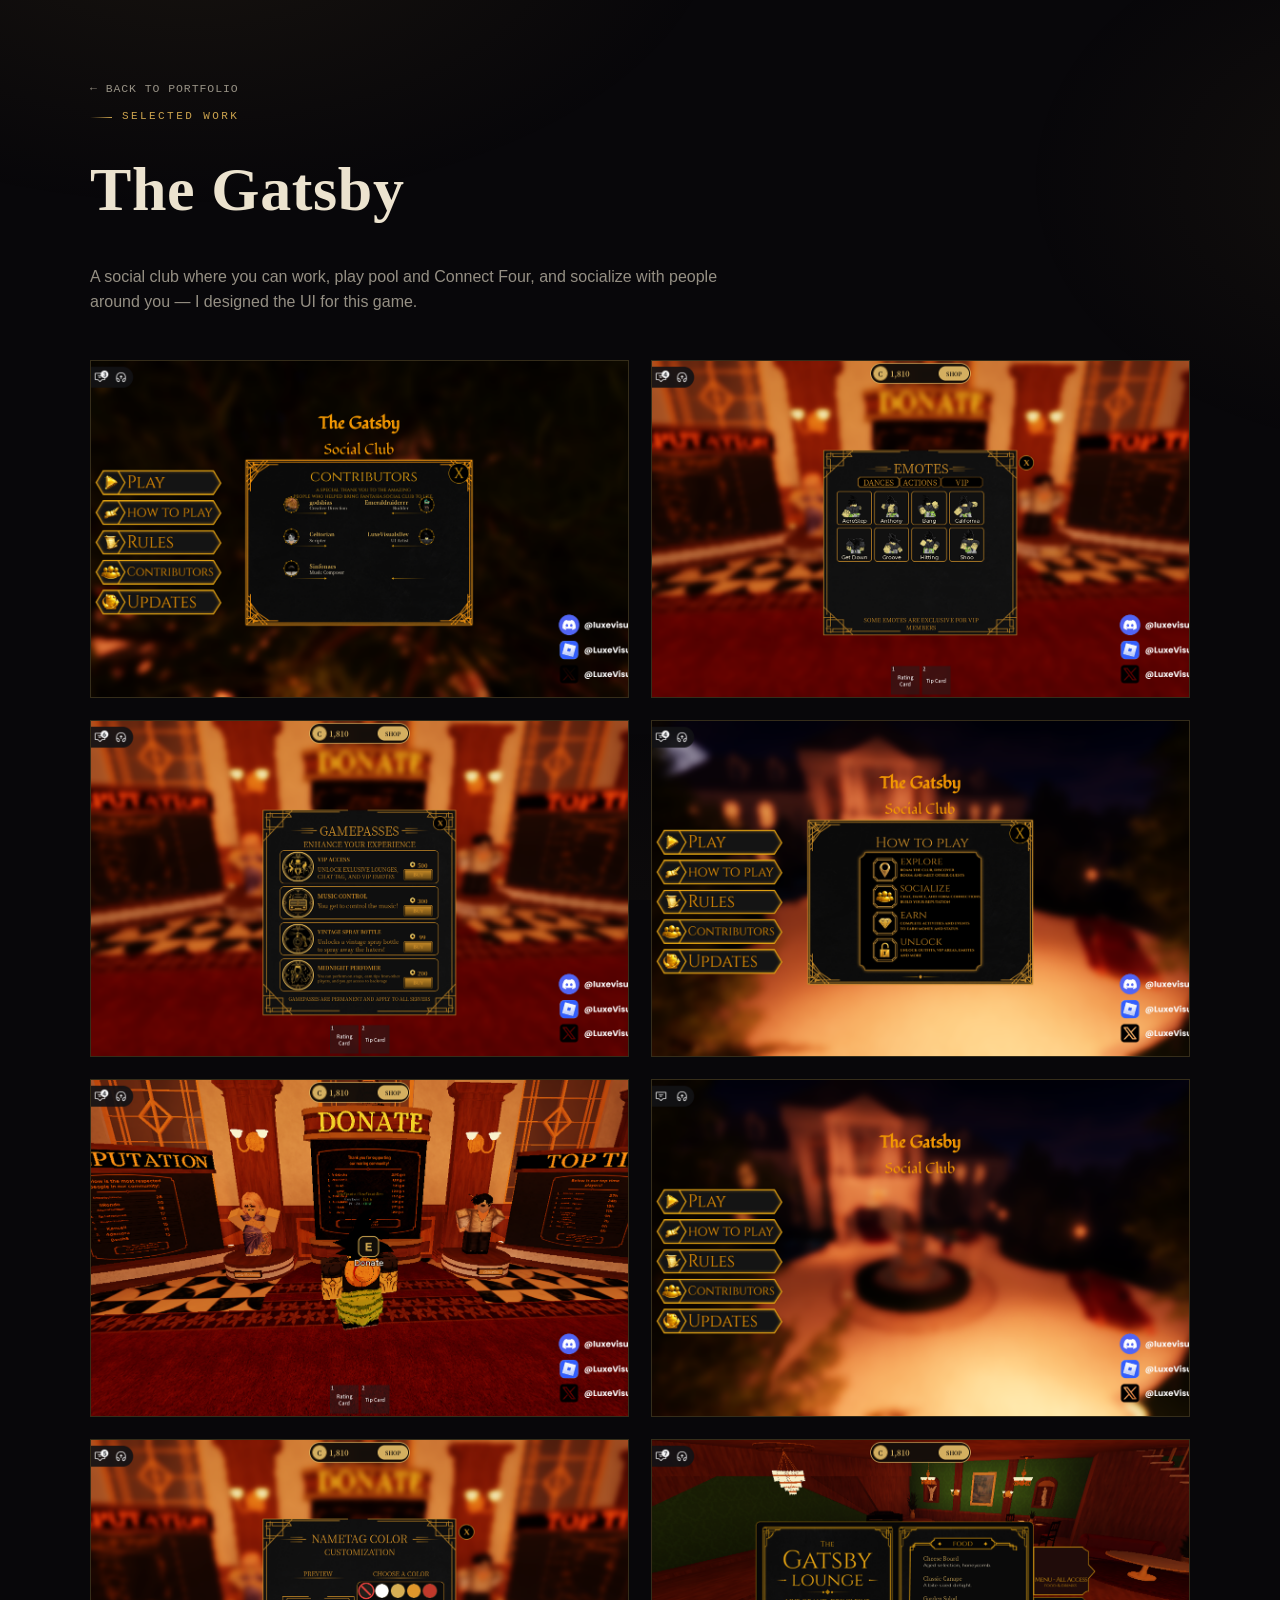
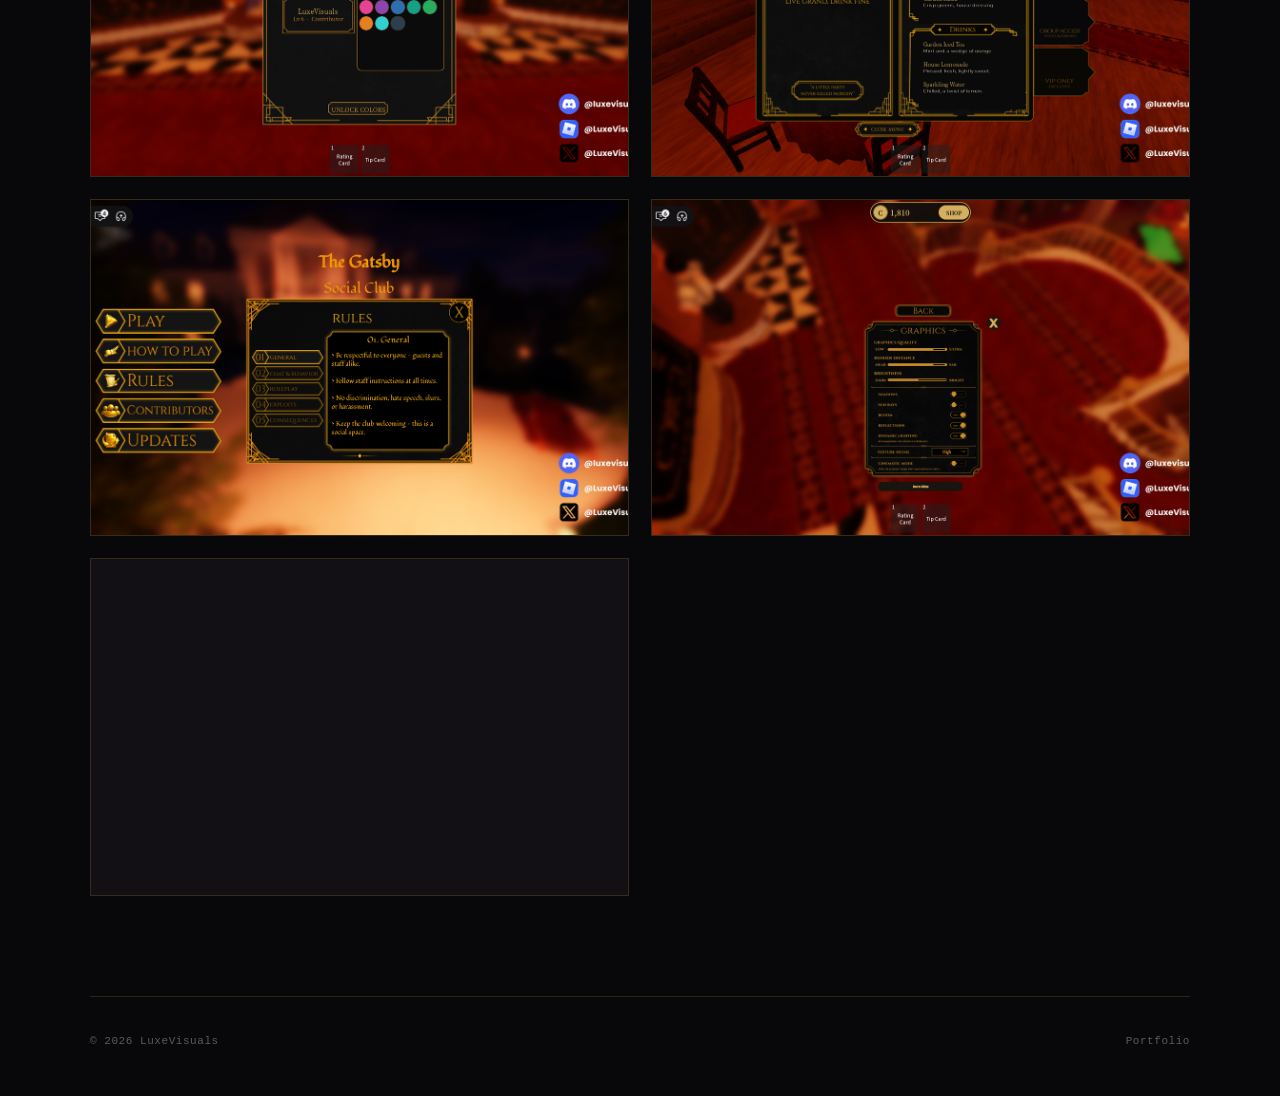
==== projects/thegatsby/index.html @ dc8c433a "Build portfolio" ====
<!DOCTYPE html>

<html lang="en">

<head>

  <meta charset="UTF-8">

  <meta
    name="viewport"
    content="width=device-width, initial-scale=1.0"
  >

  <title>
    The Gatsby
    — LuxeVisuals
  </title>

  <meta
    name="description"
    content="A social club where you can work, play pool and Connect Four, and socialize with people around you — I designed the UI for this game."
  >

  <link
    rel="stylesheet"
    href="../../css/style.css"
  >

  <style>

    body {
      min-height: 100vh;
    }

    .project-page {
      padding-top: 40px;
    }

    .project-header {
      max-width: 760px;
      margin-bottom: 45px;
    }

    .project-header h1 {
      font-size: clamp(38px, 5vw, 62px);
      margin-top: 14px;
    }

    .project-description {
      color: var(--champagne-dim);
      font-size: 16px;
      max-width: 650px;
    }

    #project-gallery {
      display: grid;
      grid-template-columns:
        repeat(2, minmax(0, 1fr));
      gap: 22px;
    }

    .portfolio-item {
      position: relative;
      display: block;
      width: 100%;
      padding: 0;
      overflow: hidden;
      background: var(--ink);
      border: 1px solid var(--line);
      cursor: pointer;
      transition:
        transform 0.35s var(--ease-out),
        border-color 0.35s var(--ease-out),
        box-shadow 0.35s var(--ease-out);
    }

    .portfolio-item:hover {
      transform: translateY(-3px);
      border-color: var(--line-bright);
      box-shadow:
        0 18px 50px -20px
        rgba(205, 164, 78, 0.35);
    }

    .portfolio-item img,
    .portfolio-item video {
      display: block;
      width: 100%;
      height: auto;
      aspect-ratio: 16 / 10;
      object-fit: cover;
      transition:
        transform 0.5s var(--ease-out);
    }

    .portfolio-item:hover img,
    .portfolio-item:hover video {
      transform: scale(1.035);
    }

    @media (max-width: 640px) {

      #project-gallery {
        grid-template-columns: 1fr;
      }

    }

  </style>

</head>


<body>

  <div class="container">

    <main class="project-page">

      <a
        class="back-link"
        href="../../index.html"
      >
        ← Back to Portfolio
      </a>


      <header class="project-header">

        <span class="eyebrow">
          Selected Work
        </span>

        <h1>
          The Gatsby
        </h1>

        <p class="project-description">
          A social club where you can work, play pool and Connect Four, and socialize with people around you — I designed the UI for this game.
        </p>

      </header>


      <section
        id="project-gallery"
        aria-label="The Gatsby gallery"
      >

        
        <button
          class="portfolio-item"
          type="button"
          data-type="image"
          data-src="Contributors.png"
          aria-label="Open Contributors.png">

          
                <img
                  src="Contributors.png"
                  alt=""
                  loading="lazy"
                  decoding="async">
              

        </button>
      

        <button
          class="portfolio-item"
          type="button"
          data-type="image"
          data-src="Emotes.png"
          aria-label="Open Emotes.png">

          
                <img
                  src="Emotes.png"
                  alt=""
                  loading="lazy"
                  decoding="async">
              

        </button>
      

        <button
          class="portfolio-item"
          type="button"
          data-type="image"
          data-src="Gamepasses.png"
          aria-label="Open Gamepasses.png">

          
                <img
                  src="Gamepasses.png"
                  alt=""
                  loading="lazy"
                  decoding="async">
              

        </button>
      

        <button
          class="portfolio-item"
          type="button"
          data-type="image"
          data-src="HowToPlay.png"
          aria-label="Open HowToPlay.png">

          
                <img
                  src="HowToPlay.png"
                  alt=""
                  loading="lazy"
                  decoding="async">
              

        </button>
      

        <button
          class="portfolio-item"
          type="button"
          data-type="image"
          data-src="Hud.png"
          aria-label="Open Hud.png">

          
                <img
                  src="Hud.png"
                  alt=""
                  loading="lazy"
                  decoding="async">
              

        </button>
      

        <button
          class="portfolio-item"
          type="button"
          data-type="image"
          data-src="MainMenu.png"
          aria-label="Open MainMenu.png">

          
                <img
                  src="MainMenu.png"
                  alt=""
                  loading="lazy"
                  decoding="async">
              

        </button>
      

        <button
          class="portfolio-item"
          type="button"
          data-type="image"
          data-src="NameTag.png"
          aria-label="Open NameTag.png">

          
                <img
                  src="NameTag.png"
                  alt=""
                  loading="lazy"
                  decoding="async">
              

        </button>
      

        <button
          class="portfolio-item"
          type="button"
          data-type="image"
          data-src="OderMenu.png"
          aria-label="Open OderMenu.png">

          
                <img
                  src="OderMenu.png"
                  alt=""
                  loading="lazy"
                  decoding="async">
              

        </button>
      

        <button
          class="portfolio-item"
          type="button"
          data-type="image"
          data-src="Rules.png"
          aria-label="Open Rules.png">

          
                <img
                  src="Rules.png"
                  alt=""
                  loading="lazy"
                  decoding="async">
              

        </button>
      

        <button
          class="portfolio-item"
          type="button"
          data-type="image"
          data-src="Settings.png"
          aria-label="Open Settings.png">

          
                <img
                  src="Settings.png"
                  alt=""
                  loading="lazy"
                  decoding="async">
              

        </button>
      

        <button
          class="portfolio-item"
          type="button"
          data-type="image"
          data-src="SettingsList.png"
          aria-label="Open SettingsList.png">

          
                <img
                  src="SettingsList.png"
                  alt=""
                  loading="lazy"
                  decoding="async">
              

        </button>
      

      </section>

    </main>


    <footer class="site-footer">

      <span>
        © 2026
        LuxeVisuals
      </span>

      <span>
        <a href="../../index.html">
          Portfolio
        </a>
      </span>

    </footer>

  </div>


  <script
    src="../../js/project-gallery.js"
    defer
  ></script>

</body>

</html>
---- css/style.css ----
/* ==========================================================================
   LuxeVisuals — Design System (Landing Page)
   Palette: void black / rich ink / antique gold / bright gold / champagne
   Type: Cormorant Garamond (display), Manrope (body), Space Mono (data)
   Signature: the "gold seam" cut-corner card, echoing the brand mark's
   clipped edges, used as a recurring structural device throughout.
   ========================================================================== */

:root {
  --void-solid: #08070a;
  --ink: #121014;
  --ink-2: #17141a;
  --line: rgba(212, 175, 55, 0.18);
  --line-bright: rgba(212, 175, 55, 0.5);
  --gold: #cda44e;
  --gold-bright: #f3d17e;
  --gold-deep: #8a6a26;
  --champagne: #ece3cf;
  --champagne-dim: rgba(236, 227, 207, 0.62);
  --champagne-faint: rgba(236, 227, 207, 0.38);
  --discord: #5865f2;

  --font-display: "Cormorant Garamond", "Times New Roman", serif;
  --font-body: "Manrope", -apple-system, BlinkMacSystemFont, sans-serif;
  --font-mono: "Space Mono", "Courier New", monospace;

  --edge: 22px;

  --ease-out: cubic-bezier(0.16, 1, 0.3, 1);
  --ease-shim: cubic-bezier(0.4, 0, 0.2, 1);
}

* { box-sizing: border-box; }
html { scroll-behavior: smooth; }

body {
  margin: 0;
  background: var(--void-solid);
  color: var(--champagne);
  font-family: var(--font-body);
  font-size: 16px;
  line-height: 1.6;
  -webkit-font-smoothing: antialiased;
  overflow-x: hidden;
  opacity: 1;
  transition: opacity 0.32s var(--ease-out);
}
body.page-exit { opacity: 0; }

body::before {
  content: "";
  position: fixed;
  inset: 0;
  z-index: 0;
  pointer-events: none;
  background:
    radial-gradient(ellipse 900px 500px at 15% -10%, rgba(205, 164, 78, 0.08), transparent 60%),
    radial-gradient(ellipse 700px 500px at 110% 20%, rgba(205, 164, 78, 0.06), transparent 55%),
    radial-gradient(ellipse 800px 600px at 50% 120%, rgba(205, 164, 78, 0.05), transparent 60%);
}

img, video { max-width: 100%; display: block; }
a { color: var(--gold-bright); text-decoration: none; }

h1, h2, h3, h4 {
  font-family: var(--font-display);
  font-weight: 600;
  color: var(--champagne);
  margin: 0 0 0.4em;
  letter-spacing: 0.01em;
}

::selection { background: var(--gold-deep); color: var(--void-solid); }
::-webkit-scrollbar { width: 10px; }
::-webkit-scrollbar-track { background: var(--void-solid); }
::-webkit-scrollbar-thumb { background: linear-gradient(var(--gold-deep), var(--gold)); border-radius: 6px; }

:focus-visible { outline: 2px solid var(--gold-bright); outline-offset: 3px; }

.container { position: relative; z-index: 1; max-width: 1180px; margin: 0 auto; padding: 0 40px; }

/* ==========================================================================
   Cursor glow / page loader
   ========================================================================== */

.cursor-glow {
  position: fixed; top: 0; left: 0;
  width: 460px; height: 460px;
  margin-left: -230px; margin-top: -230px;
  border-radius: 50%;
  background: radial-gradient(circle, rgba(212, 175, 55, 0.09), transparent 68%);
  pointer-events: none; z-index: 4; opacity: 0;
  transform: translate3d(-500px, -500px, 0);
  transition: opacity 0.5s var(--ease-out);
  will-change: transform;
}
.cursor-glow.active { opacity: 1; }
@media (pointer: coarse), (hover: none) { .cursor-glow { display: none; } }

.page-loader {
  position: fixed; inset: 0; z-index: 3000;
  display: flex; align-items: center; justify-content: center;
  background: var(--void-solid);
  opacity: 1; visibility: visible;
  transition: opacity 0.5s var(--ease-out), visibility 0.5s;
}
.page-loader img { width: 58px; height: 58px; animation: loader-pulse 1.15s ease-in-out infinite; filter: drop-shadow(0 0 18px rgba(212, 175, 55, 0.55)); }
.page-loader.hide { opacity: 0; visibility: hidden; pointer-events: none; }
@keyframes loader-pulse { 0%, 100% { transform: scale(0.9); opacity: 0.7; } 50% { transform: scale(1.06); opacity: 1; } }

/* ==========================================================================
   Utility
   ========================================================================== */

.eyebrow {
  font-family: var(--font-mono); font-size: 11px; letter-spacing: 0.22em;
  text-transform: uppercase; color: var(--gold);
  display: inline-flex; align-items: center; gap: 10px;
}
.eyebrow::before { content: ""; width: 22px; height: 1px; background: linear-gradient(90deg, transparent, var(--gold)); }

.gold-text {
  background: linear-gradient(100deg, var(--gold-deep) 0%, var(--gold-bright) 45%, var(--gold) 70%, var(--gold-bright) 100%);
  background-size: 250% 100%;
  -webkit-background-clip: text; background-clip: text; color: transparent;
  animation: shimmer-sweep 7s var(--ease-shim) infinite;
}
@keyframes shimmer-sweep { 0% { background-position: 0% 50%; } 100% { background-position: 200% 50%; } }

@media (prefers-reduced-motion: reduce) {
  .gold-text { animation: none; background-position: 40% 50%; }
  *, *::before, *::after { animation-duration: 0.001ms !important; animation-iteration-count: 1 !important; transition-duration: 0.001ms !important; scroll-behavior: auto !important; }
}

.cut-card {
  position: relative;
  background: linear-gradient(160deg, var(--ink) 0%, var(--ink-2) 100%);
  clip-path: polygon(
    0 var(--edge), var(--edge) 0, calc(100% - var(--edge)) 0, 100% var(--edge),
    100% calc(100% - var(--edge)), calc(100% - var(--edge)) 100%, var(--edge) 100%, 0 calc(100% - var(--edge))
  );
  border: 1px solid var(--line);
  transition: border-color 0.35s var(--ease-out), transform 0.35s var(--ease-out), box-shadow 0.35s var(--ease-out);
}
.cut-card:hover { border-color: var(--line-bright); transform: translateY(-3px); box-shadow: 0 18px 50px -20px rgba(205, 164, 78, 0.35); }

.btn {
  position: relative; display: inline-flex; align-items: center; gap: 10px;
  padding: 14px 30px;
  font-family: var(--font-mono); font-size: 12px; letter-spacing: 0.14em; text-transform: uppercase;
  color: var(--void-solid);
  background: linear-gradient(120deg, var(--gold-deep), var(--gold-bright));
  clip-path: polygon(10px 0, 100% 0, 100% calc(100% - 10px), calc(100% - 10px) 100%, 0 100%, 0 10px);
  cursor: pointer; border: none;
  transition: transform 0.3s var(--ease-out), box-shadow 0.3s var(--ease-out), filter 0.3s;
}
.btn:hover { transform: translateY(-2px); box-shadow: 0 12px 30px -8px rgba(212, 175, 55, 0.55); filter: brightness(1.08); }
.btn:active { transform: translateY(0); }

.btn-ghost { color: var(--gold-bright); background: transparent; border: 1px solid var(--line-bright); clip-path: polygon(10px 0, 100% 0, 100% calc(100% - 10px), calc(100% - 10px) 100%, 0 100%, 0 10px); }
.btn-ghost:hover { background: rgba(212, 175, 55, 0.08); box-shadow: none; }

.btn-discord {
  background: linear-gradient(120deg, #4752c4, var(--discord));
  color: #fff;
  box-shadow: 0 14px 34px -12px rgba(88, 101, 242, 0.55);
}
.btn-discord:hover { box-shadow: 0 16px 38px -10px rgba(88, 101, 242, 0.7); filter: brightness(1.06); }
.btn-discord svg { flex-shrink: 0; }

section { padding: 0 0 100px; position: relative; }
.reveal { opacity: 0; transform: translateY(26px); transition: opacity 0.8s var(--ease-out), transform 0.8s var(--ease-out); }
.reveal.in-view { opacity: 1; transform: translateY(0); }

/* ==========================================================================
   Top navigation — single sticky bar (mobile + desktop)
   ========================================================================== */

.topbar {
  position: sticky; top: 0; z-index: 200;
  display: flex; align-items: center; justify-content: space-between;
  padding: 18px 40px;
  background: rgba(8, 7, 6, 0.72);
  backdrop-filter: blur(14px);
  border-bottom: 1px solid var(--line);
}
.brand { display: flex; align-items: center; gap: 12px; text-decoration: none; }
.brand-mark { width: 42px; height: 42px; filter: drop-shadow(0 0 10px rgba(212, 175, 55, 0.35)); flex-shrink: 0; }
.brand-name { font-family: var(--font-display); font-size: 19px; font-weight: 600; color: var(--champagne); line-height: 1.15; }
.brand-name span { display: block; font-family: var(--font-mono); font-size: 8.5px; letter-spacing: 0.24em; color: var(--gold); text-transform: uppercase; margin-top: 3px; }

.nav-links { display: flex; align-items: center; gap: 4px; }
.nav-link {
  font-family: var(--font-mono); font-size: 12px; letter-spacing: 0.1em; text-transform: uppercase;
  color: var(--champagne-dim); padding: 10px 16px;
  transition: color 0.25s;
}
.nav-link:hover, .nav-link.active { color: var(--gold-bright); }

.nav-actions { display: flex; align-items: center; gap: 18px; }
.nav-cta { padding: 11px 22px; font-size: 11px; }

.hamburger {
  display: none;
  width: 40px; height: 40px;
  flex-direction: column; align-items: center; justify-content: center; gap: 5px;
  background: none; border: 1px solid var(--line-bright); cursor: pointer;
}
.hamburger span { width: 18px; height: 1px; background: var(--gold-bright); }

/* ==========================================================================
   Hero
   ========================================================================== */

.hero {
  display: grid; grid-template-columns: 1.1fr 0.9fr; gap: 60px; align-items: center;
  padding: 76px 0 70px;
}
.hero h1 { font-size: clamp(34px, 4.6vw, 58px); line-height: 1.08; margin: 16px 0 18px; }
.hero .lede { max-width: 520px; color: var(--champagne-dim); font-size: 17px; }
.hero-buttons { display: flex; gap: 16px; flex-wrap: wrap; margin-top: 30px; }
.hero .stat-row { display: flex; gap: 34px; margin-top: 44px; }
.stat b { display: block; font-family: var(--font-display); font-size: 32px; color: var(--gold-bright); font-variant-numeric: tabular-nums; }
.stat span { font-family: var(--font-mono); font-size: 10px; letter-spacing: 0.12em; text-transform: uppercase; color: var(--champagne-faint); }

.hero-portrait { position: relative; justify-self: center; will-change: transform; }
.portrait-frame {
  width: 290px; height: 290px; padding: 10px; position: relative;
  clip-path: polygon(30px 0, 100% 0, 100% calc(100% - 30px), calc(100% - 30px) 100%, 0 100%, 0 30px);
  background: linear-gradient(150deg, var(--gold-deep), var(--ink), var(--gold));
  animation: portrait-glow 5s ease-in-out infinite;
}
@keyframes portrait-glow { 0%, 100% { box-shadow: 0 0 40px -10px rgba(212, 175, 55, 0.25); } 50% { box-shadow: 0 0 70px -6px rgba(212, 175, 55, 0.5); } }
.portrait-frame img {
  width: 100%; height: 100%; object-fit: cover;
  clip-path: polygon(28px 0, 100% 0, 100% calc(100% - 28px), calc(100% - 28px) 100%, 0 100%, 0 28px);
  background: var(--void-solid);
}
.portrait-ring {
  position: absolute; inset: -18px; border: 1px solid var(--line);
  clip-path: polygon(46px 0, 100% 0, 100% calc(100% - 46px), calc(100% - 46px) 100%, 0 100%, 0 46px);
  animation: ring-rotate 14s linear infinite;
}
@keyframes ring-rotate { 0% { transform: rotate(0deg); } 100% { transform: rotate(360deg); } }

/* ==========================================================================
   Services strip
   ========================================================================== */

.services { padding-bottom: 90px; }
.cap-grid { display: grid; grid-template-columns: repeat(3, 1fr); gap: 22px; }
.cap-card { padding: 30px 26px; }
.cap-card .icon { width: 36px; height: 36px; margin-bottom: 16px; color: var(--gold); }
.cap-card h3 { font-size: 19px; margin-bottom: 8px; }
.cap-card p { color: var(--champagne-dim); font-size: 14px; margin: 0; }

/* ==========================================================================
   Section heads
   ========================================================================== */

.section-head { max-width: 620px; margin-bottom: 44px; }
.section-head h2 { font-size: clamp(28px, 3.2vw, 40px); margin-top: 12px; }
.section-lede { color: var(--champagne-dim); font-size: 15.5px; margin: 10px 0 0; }

/* ==========================================================================
   Portfolio / projects grid
   ========================================================================== */

.projects-grid { display: grid; grid-template-columns: 1fr 1fr; gap: 22px; }
.project-card { position: relative; display: flex; flex-direction: column; overflow: hidden; text-decoration: none; }
.project-thumb { aspect-ratio: 16/10; overflow: hidden; background: var(--ink); }
.project-thumb img, .project-thumb video { width: 100%; height: 100%; object-fit: cover; transition: transform 0.5s var(--ease-out); }
.project-card:hover .project-thumb img, .project-card:hover .project-thumb video { transform: scale(1.06); }
.project-card .featured-tag {
  position: absolute; top: 12px; right: 12px; z-index: 2;
  font-family: var(--font-mono); font-size: 9px; letter-spacing: 0.12em;
  padding: 4px 8px; background: rgba(8,7,6,0.65); color: var(--gold-bright); border: 1px solid var(--line-bright);
}
.project-info { padding: 22px 24px; }
.project-info h3 { font-size: 20px; margin-bottom: 8px; }
.project-info p { margin: 0; color: var(--champagne-dim); font-size: 14.5px; line-height: 1.7; }

.portfolio-empty {
  grid-column: 1 / -1; text-align: center; padding: 70px 30px;
  color: var(--champagne-faint); font-family: var(--font-mono); font-size: 13px; letter-spacing: 0.06em;
  border: 1px dashed var(--line);
}

/* Lightbox — reused by project detail pages via project-gallery.js */
.lightbox {
  position: fixed; inset: 0; z-index: 1000;
  display: flex; align-items: center; justify-content: center;
  background: rgba(6, 5, 4, 0.92); backdrop-filter: blur(6px);
  opacity: 0; pointer-events: none; transition: opacity 0.3s var(--ease-out);
}
.lightbox.open { opacity: 1; pointer-events: auto; }
.lightbox-stage { max-width: 90vw; max-height: 86vh; position: relative; transform: scale(0.94); transition: transform 0.35s var(--ease-out); }
.lightbox.open .lightbox-stage { transform: scale(1); }
.lightbox-stage img, .lightbox-stage video { max-width: 90vw; max-height: 86vh; width: auto; height: auto; box-shadow: 0 30px 90px -20px rgba(0,0,0,0.7); border: 1px solid var(--line-bright); }
.lightbox-close {
  position: fixed; top: 30px; right: 40px; width: 46px; height: 46px;
  display: flex; align-items: center; justify-content: center;
  border: 1px solid var(--line-bright); background: rgba(10,9,8,0.6); color: var(--gold-bright);
  cursor: pointer; transition: background 0.25s, transform 0.25s;
}
.lightbox-close:hover { background: rgba(212,175,55,0.15); transform: rotate(90deg); }
.lightbox-close svg { width: 20px; height: 20px; }

.back-link {
  display: inline-flex; align-items: center; gap: 8px;
  font-family: var(--font-mono); font-size: 11.5px; letter-spacing: 0.08em; text-transform: uppercase;
  color: var(--champagne-dim); margin-top: 40px; transition: color 0.25s, gap 0.25s;
}
.back-link:hover { color: var(--gold-bright); gap: 12px; }

/* ==========================================================================
   Commission / contact section
   ========================================================================== */

.commission-section { padding-top: 10px; }
.cta-band { padding: 58px 50px; text-align: center; position: relative; }
.cta-band h2 { font-size: clamp(26px, 3.2vw, 40px); margin: 14px 0 14px; }
.cta-band p { color: var(--champagne-dim); margin-bottom: 30px; max-width: 480px; margin-left: auto; margin-right: auto; }

.contact-grid { display: grid; grid-template-columns: repeat(3, 1fr); gap: 22px; }
.social-card {
  padding: 34px 26px; display: flex; flex-direction: column; gap: 16px;
  text-decoration: none; position: relative; overflow: hidden;
}
.social-card::before {
  content: ""; position: absolute; inset: 0;
  background: radial-gradient(circle at 30% 20%, rgba(212,175,55,0.14), transparent 60%);
  opacity: 0; transition: opacity 0.4s;
}
.social-card:hover::before { opacity: 1; }
.social-card .icon-wrap {
  width: 50px; height: 50px; display: flex; align-items: center; justify-content: center;
  border: 1px solid var(--line-bright); color: var(--gold-bright);
  clip-path: polygon(8px 0,100% 0,100% calc(100% - 8px),calc(100% - 8px) 100%,0 100%,0 8px);
}
.social-card .icon-wrap svg { width: 22px; height: 22px; }
.social-card h3 { font-size: 18px; margin: 0; }
.social-card .handle { font-family: var(--font-mono); font-size: 12px; color: var(--champagne-dim); }
.social-card .go { margin-top: auto; font-family: var(--font-mono); font-size: 11px; color: var(--gold); letter-spacing: 0.1em; text-transform: uppercase; display: flex; align-items: center; gap: 6px; transition: gap 0.25s; }
.social-card:hover .go { gap: 12px; }

/* Highlighted / featured social card (Discord DM gets the most attention) */
.social-card.highlight {
  border-color: var(--line-bright);
  background: linear-gradient(165deg, var(--ink-2), rgba(88, 101, 242, 0.1));
}
.social-card.highlight .icon-wrap { border-color: var(--discord); color: #b7bdfb; }
.social-card .featured-tag {
  position: absolute; top: 14px; right: 14px;
  font-family: var(--font-mono); font-size: 9px; letter-spacing: 0.1em; text-transform: uppercase;
  padding: 4px 9px; background: rgba(88, 101, 242, 0.18); color: #b7bdfb; border: 1px solid var(--discord);
}

/* ==========================================================================
   Sticky mini-CTA
   ========================================================================== */

.mini-cta {
  position: fixed; right: 28px; bottom: 28px; z-index: 250;
  transform: translateY(18px) scale(0.94); opacity: 0; pointer-events: none;
  transition: transform 0.4s var(--ease-out), opacity 0.4s var(--ease-out);
}
.mini-cta.show { transform: translateY(0) scale(1); opacity: 1; pointer-events: auto; }
.mini-cta a {
  display: flex; align-items: center; gap: 9px; padding: 14px 24px;
  font-family: var(--font-mono); font-size: 11.5px; letter-spacing: 0.12em; text-transform: uppercase;
  color: #fff;
  background: linear-gradient(120deg, #4752c4, var(--discord));
  clip-path: polygon(9px 0, 100% 0, 100% calc(100% - 9px), calc(100% - 9px) 100%, 0 100%, 0 9px);
  box-shadow: 0 14px 34px -12px rgba(88, 101, 242, 0.55);
  transition: transform 0.3s var(--ease-out), filter 0.3s;
}
.mini-cta a:hover { transform: translateY(-2px); filter: brightness(1.08); }
@media (max-width: 640px) { .mini-cta { right: 16px; bottom: 16px; } .mini-cta a { padding: 12px 18px; font-size: 10px; } }

/* ==========================================================================
   Footer
   ========================================================================== */

.site-footer {
  border-top: 1px solid var(--line);
  padding: 36px 0 46px;
  display: flex; justify-content: space-between; align-items: center; flex-wrap: wrap; gap: 14px;
}
.site-footer, .site-footer a { font-family: var(--font-mono); font-size: 11px; color: var(--champagne-faint); letter-spacing: 0.05em; }
.site-footer a:hover { color: var(--gold-bright); }

/* ==========================================================================
   Responsive
   ========================================================================== */

@media (max-width: 980px) {
  .hero { grid-template-columns: 1fr; text-align: center; padding-top: 56px; }
  .hero .lede { margin-left: auto; margin-right: auto; }
  .hero .stat-row { justify-content: center; }
  .hero-buttons { justify-content: center; }
  .hero-portrait { order: -1; }
  .cap-grid, .contact-grid { grid-template-columns: 1fr 1fr; }
}

@media (max-width: 860px) {
  .topbar { padding: 16px 22px; }
  .nav-actions .nav-cta { display: none; }
  .nav-links {
    position: absolute; top: 100%; left: 0; right: 0;
    flex-direction: column; align-items: stretch; gap: 0;
    background: rgba(8,7,6,0.97); backdrop-filter: blur(12px);
    border-bottom: 1px solid var(--line);
    max-height: 0; overflow: hidden; opacity: 0;
    transition: max-height 0.35s var(--ease-out), opacity 0.3s var(--ease-out);
  }
  .nav-links.open { max-height: 240px; opacity: 1; }
  .nav-links .nav-link { padding: 16px 24px; border-top: 1px solid var(--line); }
  .hamburger { display: flex; }
  .container { padding: 0 24px; }
}

@media (max-width: 640px) {
  .cap-grid, .contact-grid, .projects-grid { grid-template-columns: 1fr; }
  .hero { padding: 40px 0 50px; }
  .cta-band { padding: 44px 26px; }
  section { padding-bottom: 70px; }
}

@media (prefers-reduced-motion: reduce) {
  .page-loader { display: none; }
  body { transition: none; }
  .mini-cta, .cursor-glow { transition: none; }
  .hero-portrait { transform: none !important; }
}
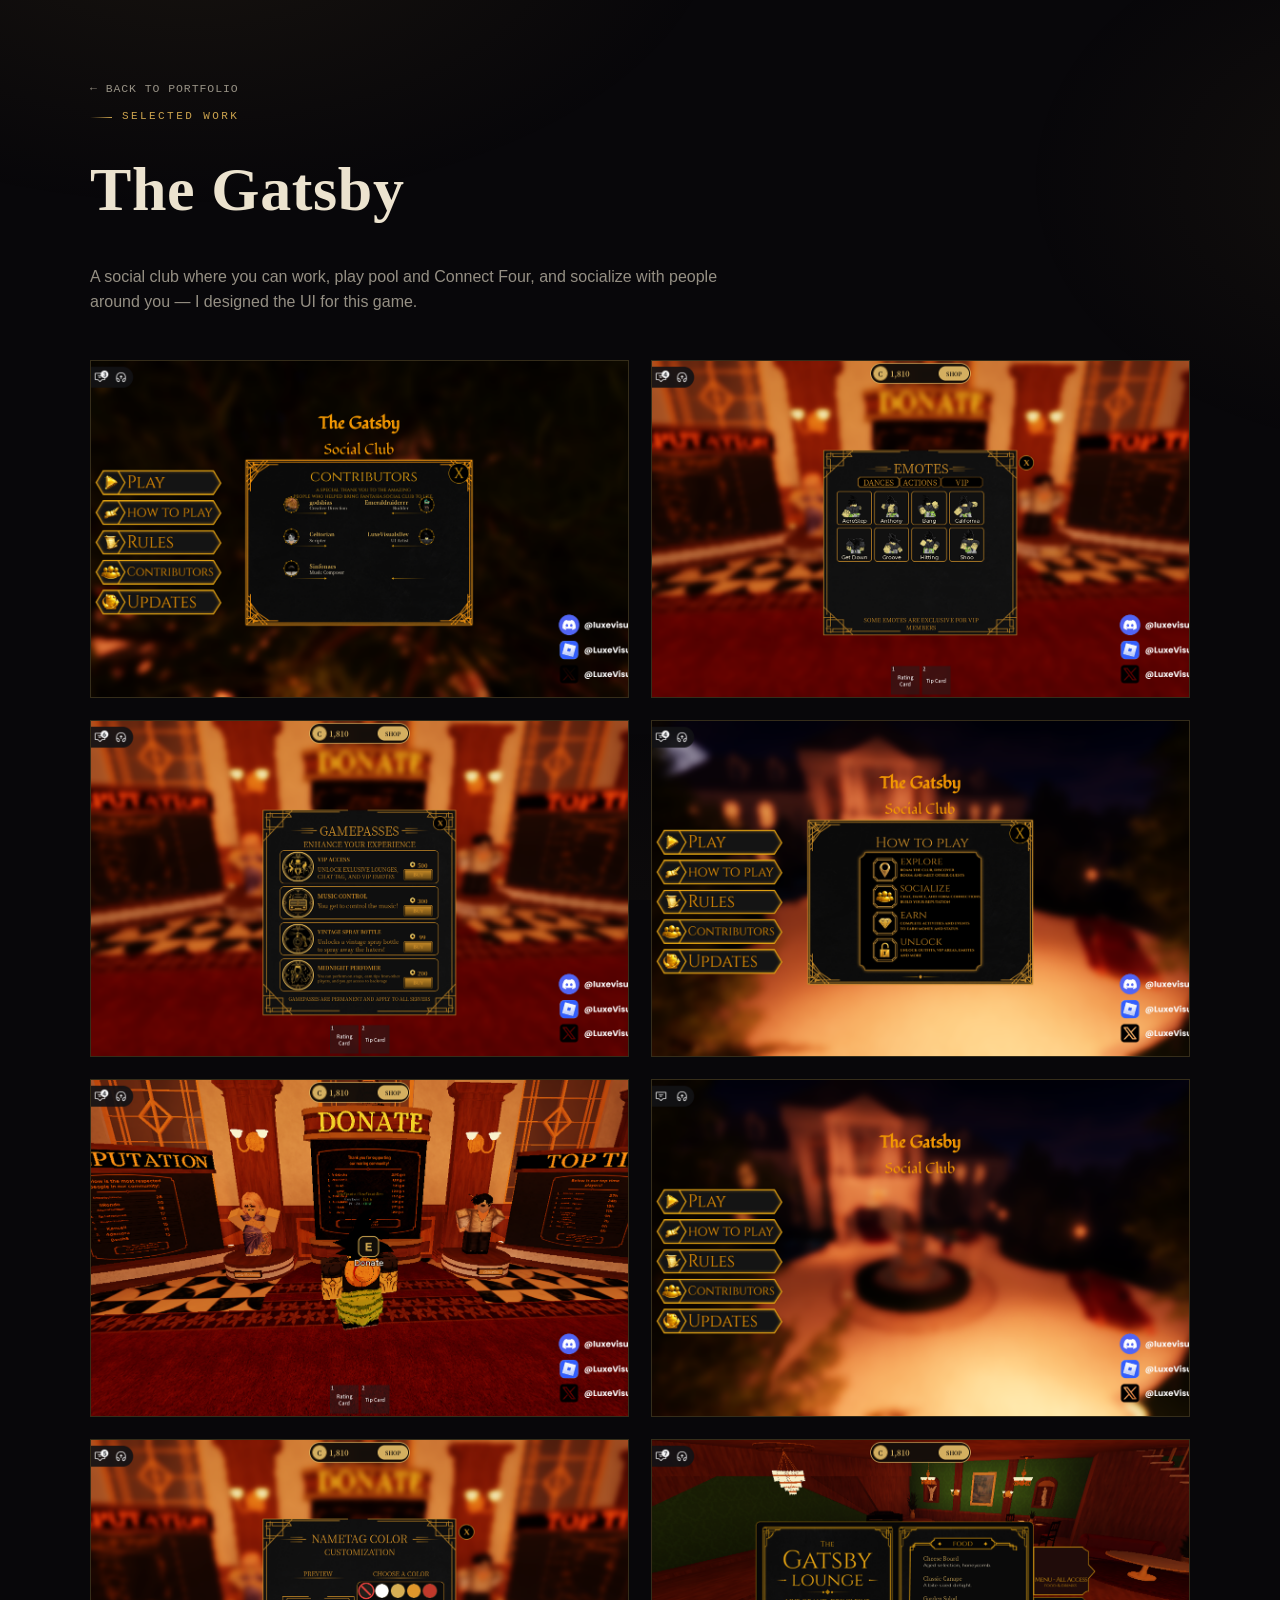
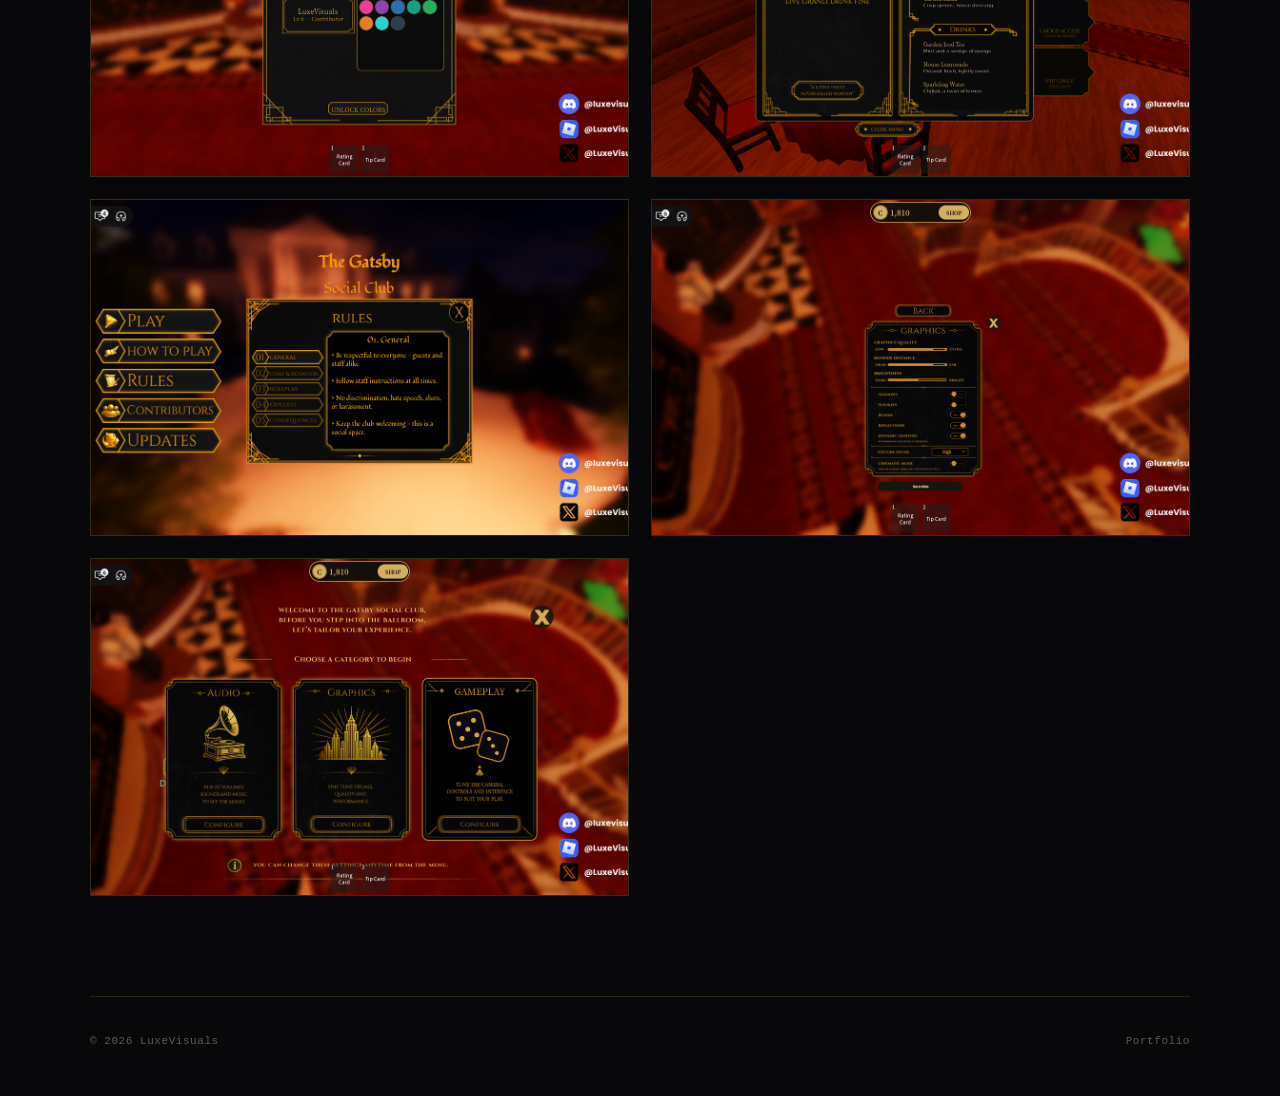
==== commit d5406acb: "Build portfolio" ====
--- a/projects/thegatsby/index.html
+++ b/projects/thegatsby/index.html
@@ -25,7 +25,57 @@
     rel="stylesheet"
     href="../../css/style.css"
   >
-
+<audio
+  id="background-music"
+  src="../../assets/audio/background.mp3"
+  loop
+  preload="auto">
+</audio>
+
+<script>
+  const music = document.getElementById("background-music");
+
+  music.volume = 0.35;
+
+  const savedTime = sessionStorage.getItem("musicTime");
+
+  if (savedTime) {
+    music.addEventListener("loadedmetadata", () => {
+      music.currentTime = parseFloat(savedTime);
+    }, { once: true });
+  }
+
+  music.play().catch(() => {
+
+    const startMusic = () => {
+      music.play().catch(() => {});
+
+      document.removeEventListener("click", startMusic);
+      document.removeEventListener("keydown", startMusic);
+      document.removeEventListener("touchstart", startMusic);
+    };
+
+    document.addEventListener("click", startMusic);
+    document.addEventListener("keydown", startMusic);
+    document.addEventListener("touchstart", startMusic);
+  });
+
+  setInterval(() => {
+    if (!music.paused) {
+      sessionStorage.setItem(
+        "musicTime",
+        music.currentTime
+      );
+    }
+  }, 500);
+
+  window.addEventListener("beforeunload", () => {
+    sessionStorage.setItem(
+      "musicTime",
+      music.currentTime
+    );
+  });
+</script>
   <style>
 
     body {
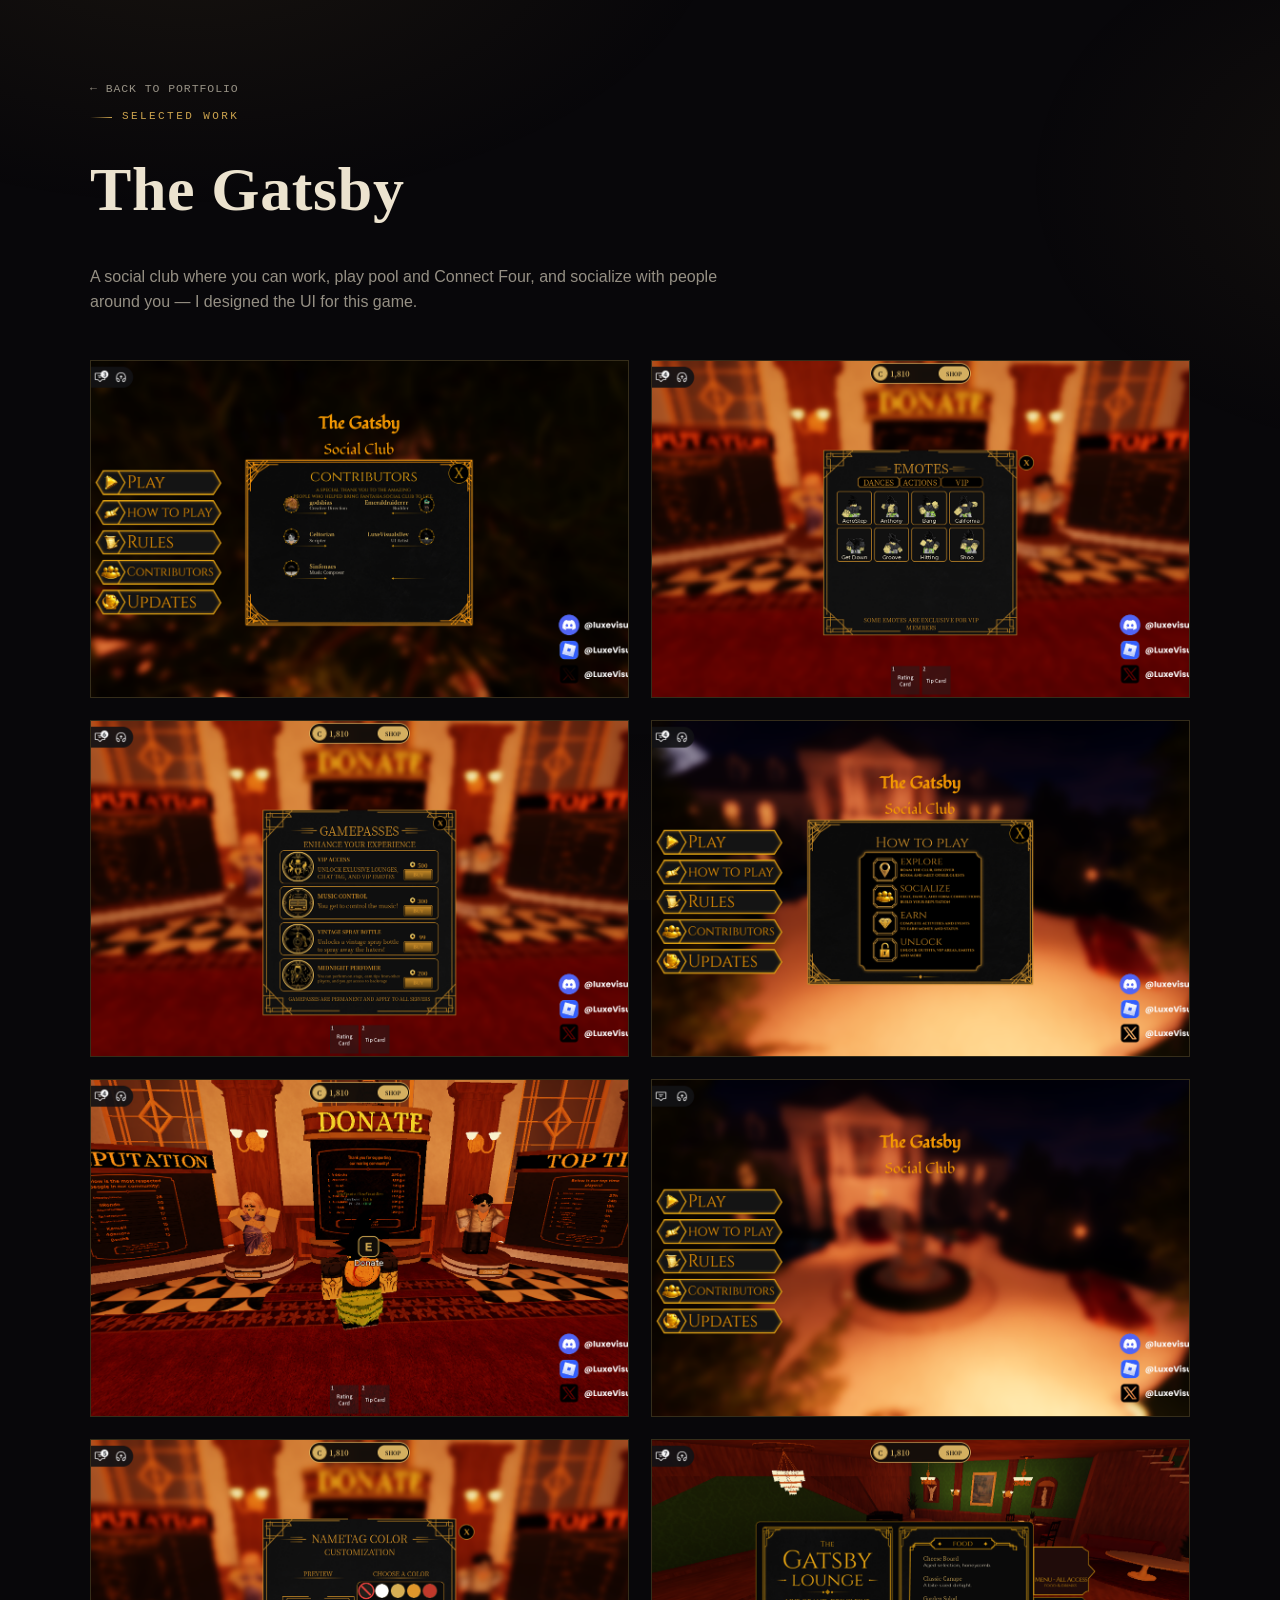
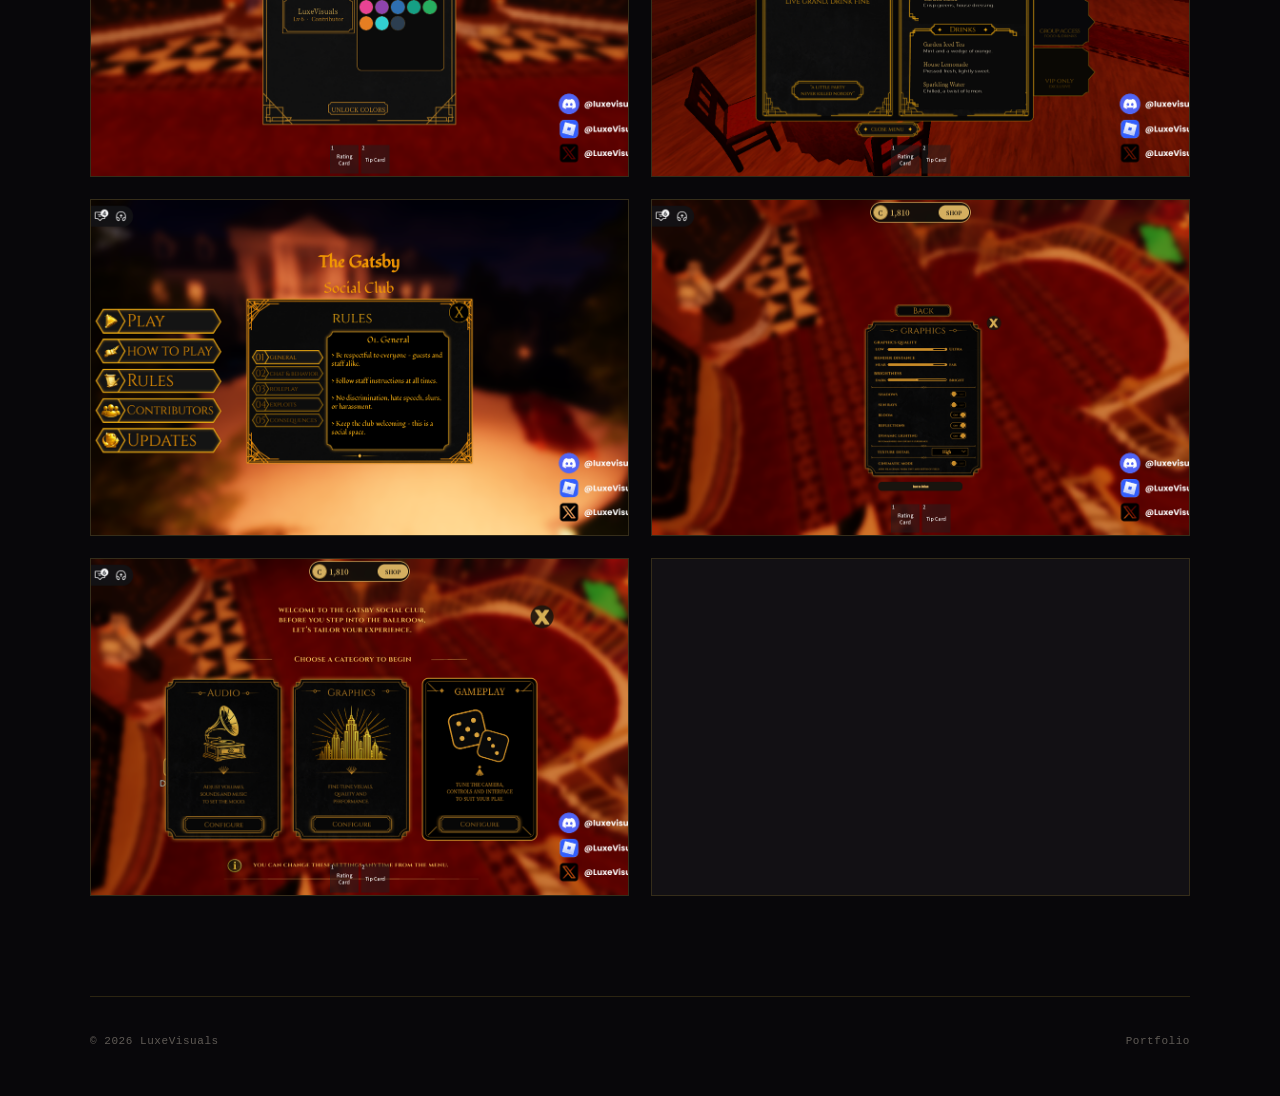
==== commit 51d1ad23: "Build portfolio" ====
--- a/projects/thegatsby/index.html
+++ b/projects/thegatsby/index.html
@@ -396,6 +396,25 @@
         </button>
       
 
+        <button
+          class="portfolio-item"
+          type="button"
+          data-type="video"
+          data-src="Video.mp4"
+          aria-label="Open Video.mp4">
+
+          
+                <video
+                  src="Video.mp4"
+                  muted
+                  playsinline
+                  preload="metadata">
+                </video>
+              
+
+        </button>
+      
+
       </section>
 
     </main>
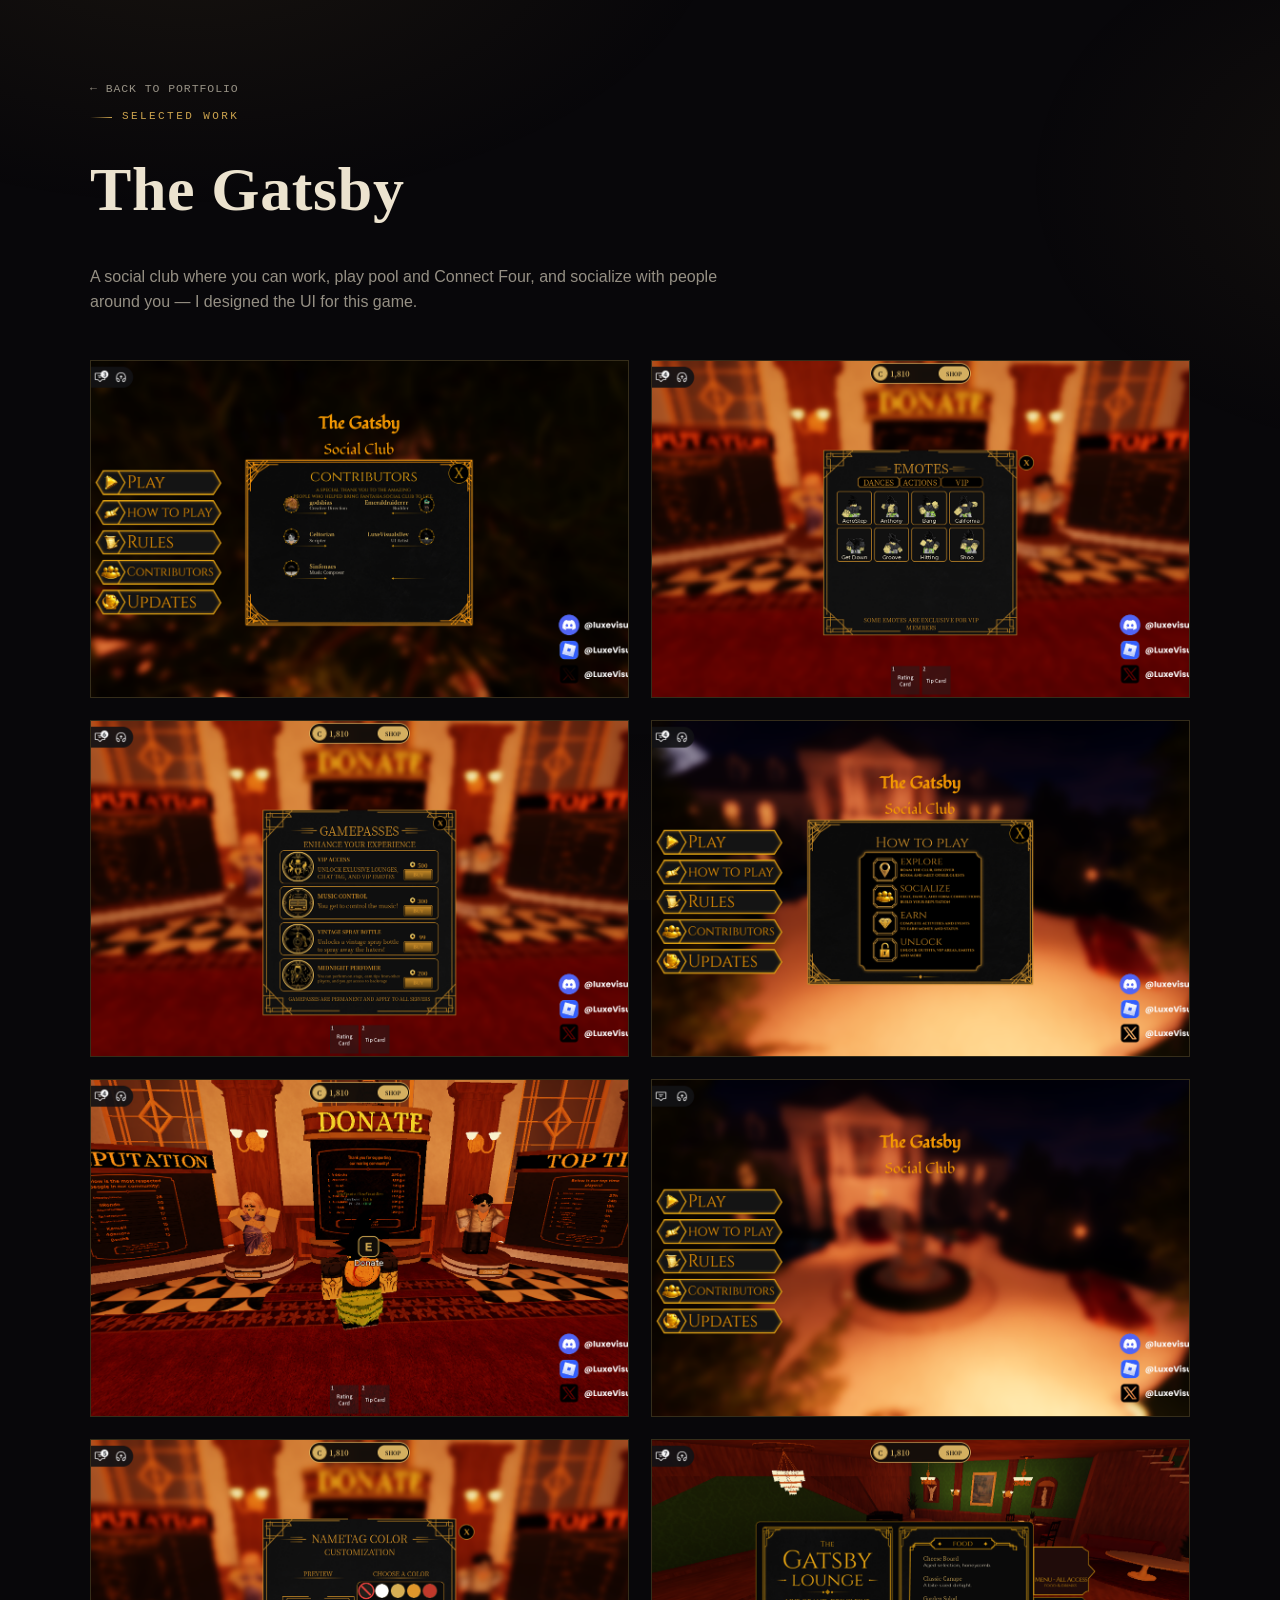
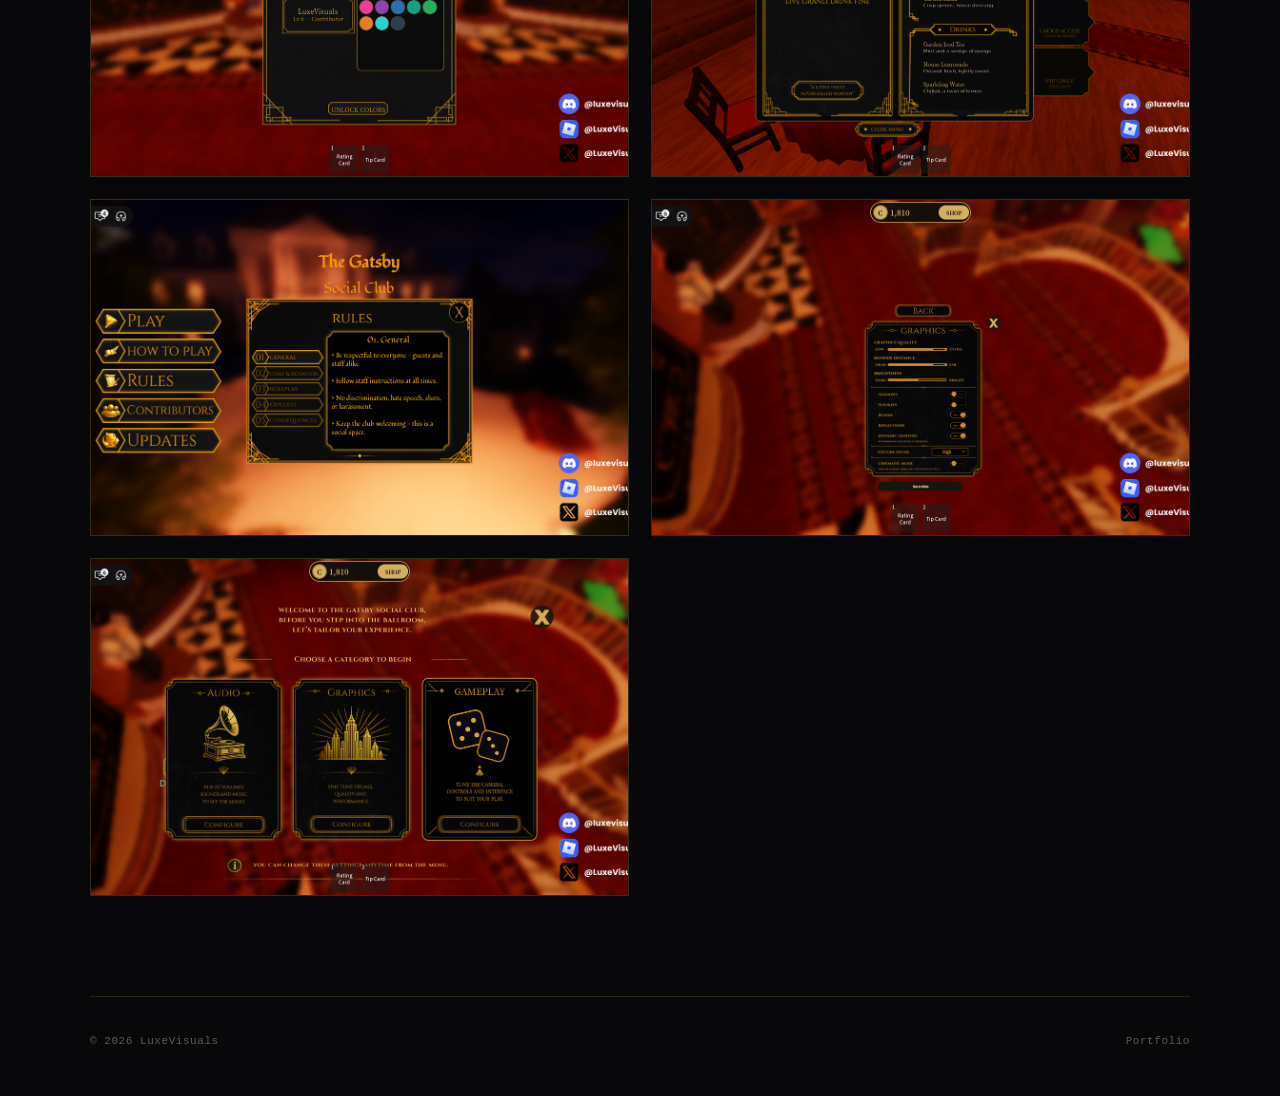
==== commit 63d28d31: "Build portfolio" ====
--- a/projects/thegatsby/index.html
+++ b/projects/thegatsby/index.html
@@ -396,25 +396,6 @@
         </button>
       
 
-        <button
-          class="portfolio-item"
-          type="button"
-          data-type="video"
-          data-src="Video.mp4"
-          aria-label="Open Video.mp4">
-
-          
-                <video
-                  src="Video.mp4"
-                  muted
-                  playsinline
-                  preload="metadata">
-                </video>
-              
-
-        </button>
-      
-
       </section>
 
     </main>
